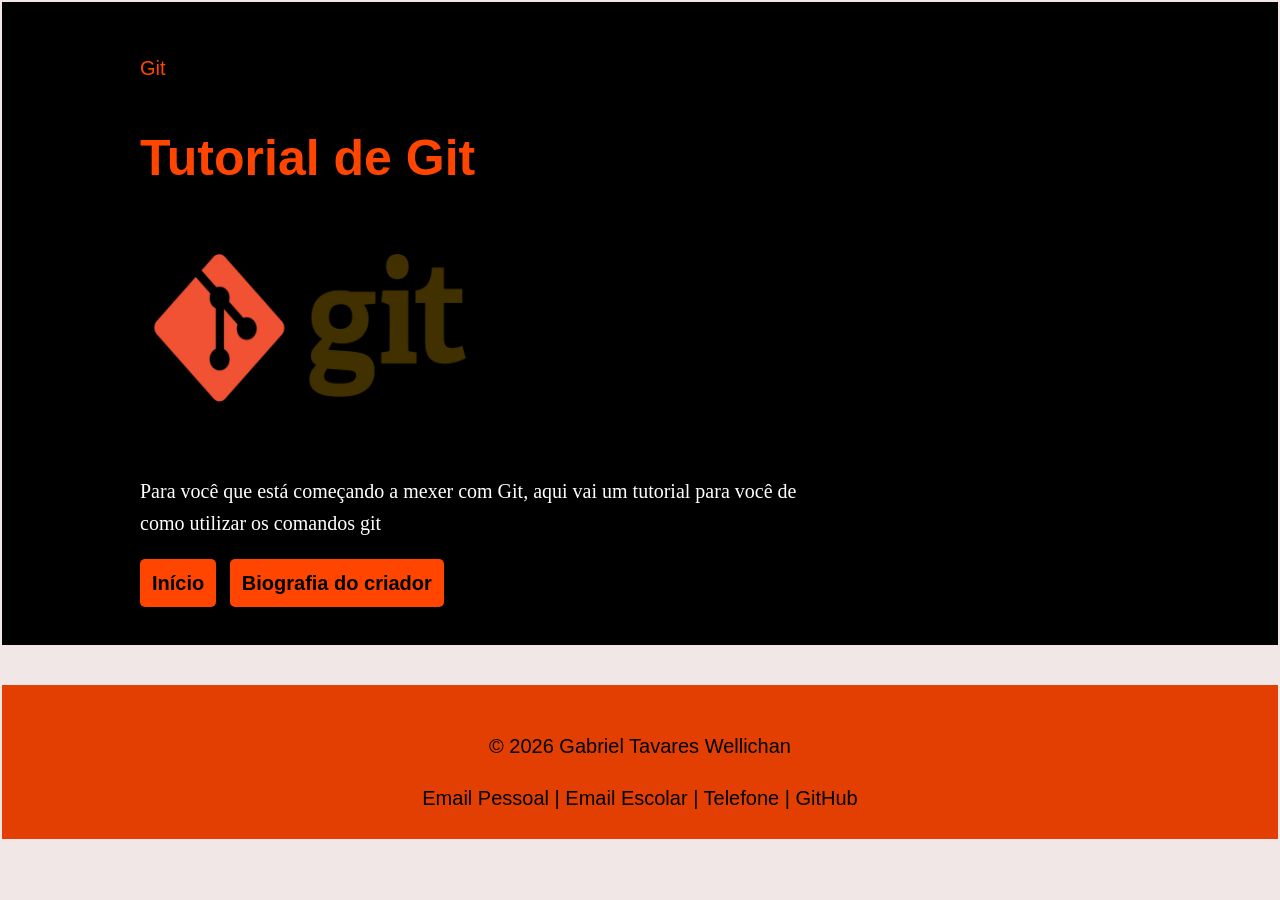
==== pages/biografia.html @ 6aa946fe "Terminação da estilização da página index.html por meio da estilização style-index.css e Criação ini" ====
<!DOCTYPE html>
<html lang="pt-br">
<head>
    <meta charset="UTF-8">
    <meta name="viewport" content="width=device-width, initial-scale=1.0">
    <title>Tutorial de Git | Biografia do criador</title>
    <link rel="stylesheet" href="../style/style.css">
    <link rel="stylesheet" href="../style/style-biografia.css">
</head>
<body>

    <header class="cabecalho">
        <div class="container">
            <p class="etiqueta">Git</p>

            <h1>Tutorial de Git</h1>
            <div class="container-imagens">
                <img src="../img/git.jpg" alt="Foto de Git" width="340" height="240">
            </div>

            <p class="subtitulo">
                Para você que está começando a mexer com Git, aqui vai um tutorial para você de como utilizar os comandos git
            </p>

            <nav class="menu-principal">
                <ul class="menu-lista">
                    <li><strong><a class="menu-link" href="../index.html">Início</a></strong></li>
                    <li><strong><a class="menu-link" href="./biografia.html">Biografia do criador</a></strong></li>
                </ul>
            </nav>
        </div>
    </header>



    <footer class="rodape">
        <div class="container">
            <p>&copy; 2026 Gabriel Tavares Wellichan</p>

            <address>
                <a href="mailto: biel.wellichan@gmail.com">Email Pessoal</a>
                <span> | </span>
                <a href="mailto: gabriel.wellichan@portalsesisp.org.br">Email Escolar</a>
                <span> | </span>
                <a href="tel:+5515998261009">Telefone</a>
                <span> | </span>
                <a href="https://github.com/bielwellichan-debug" target="_blank">GitHub</a>
            </address>
        </div>
    </footer>
    
</body>
</html>
---- style/style.css ----
*{
    box-sizing: border-box;
}

body{
    margin: 2px;
    
    background-color: rgb(241, 231, 231);
    color: rgb(0, 0, 0);

    font-family: Arial, Helvetica, sans-serif;
    font-size: 20px;
    line-height: 1.6;
}

h1, h2, h3{
    color: orangered;
}

h1{
    font-size: 50px;
    margin-bottom: 8px;
}

h2{
    font-size: 30px;
}

h3{
    font-size: 27px;
}

a{
    color: black;
}

strong{
    color: black;
}

.container{
    width: 90%;
    max-width: 1000px;
    margin: 0 auto;
}

.cabecalho{
    background-color: black;
    color: orangered;

    padding: 30px;
}

.subtitulo{
    color: white;
    max-width: 700px;
    font-family: 'Times New Roman', Times, serif;
}

.menu-lista{
    margin: 20px 0 0;
    padding: 0;

    list-style: none;
}

.menu-lista li{
    display: inline-block;

    margin-right: 8px;
    margin-bottom: 8px;
}

.menu-link{
    display: inline-block;

    padding: 8px 12px;

    background-color: orangered;
    border-radius: 5px;

    text-decoration: none;
}

.secao-dicas{
    padding: 72px;
}

.grade-cards{
    display: grid;
    gap: 24px;
}

.card{
    padding: 24px;
    background-color: rgba(230, 225, 225, 0.5);
    border: 1px solid black;
    border-radius: 10px;
    box-shadow: 0 10px 30px rgba(20, 45, 70, 0.08);
}

.rodape{
    margin-top: 40px;
    padding: 25px;
    background-color: rgb(228, 63, 3);
    text-align: center;
}

.rodape a{
    text-decoration: none;
}

.rodape address{
    font-style: normal;
}
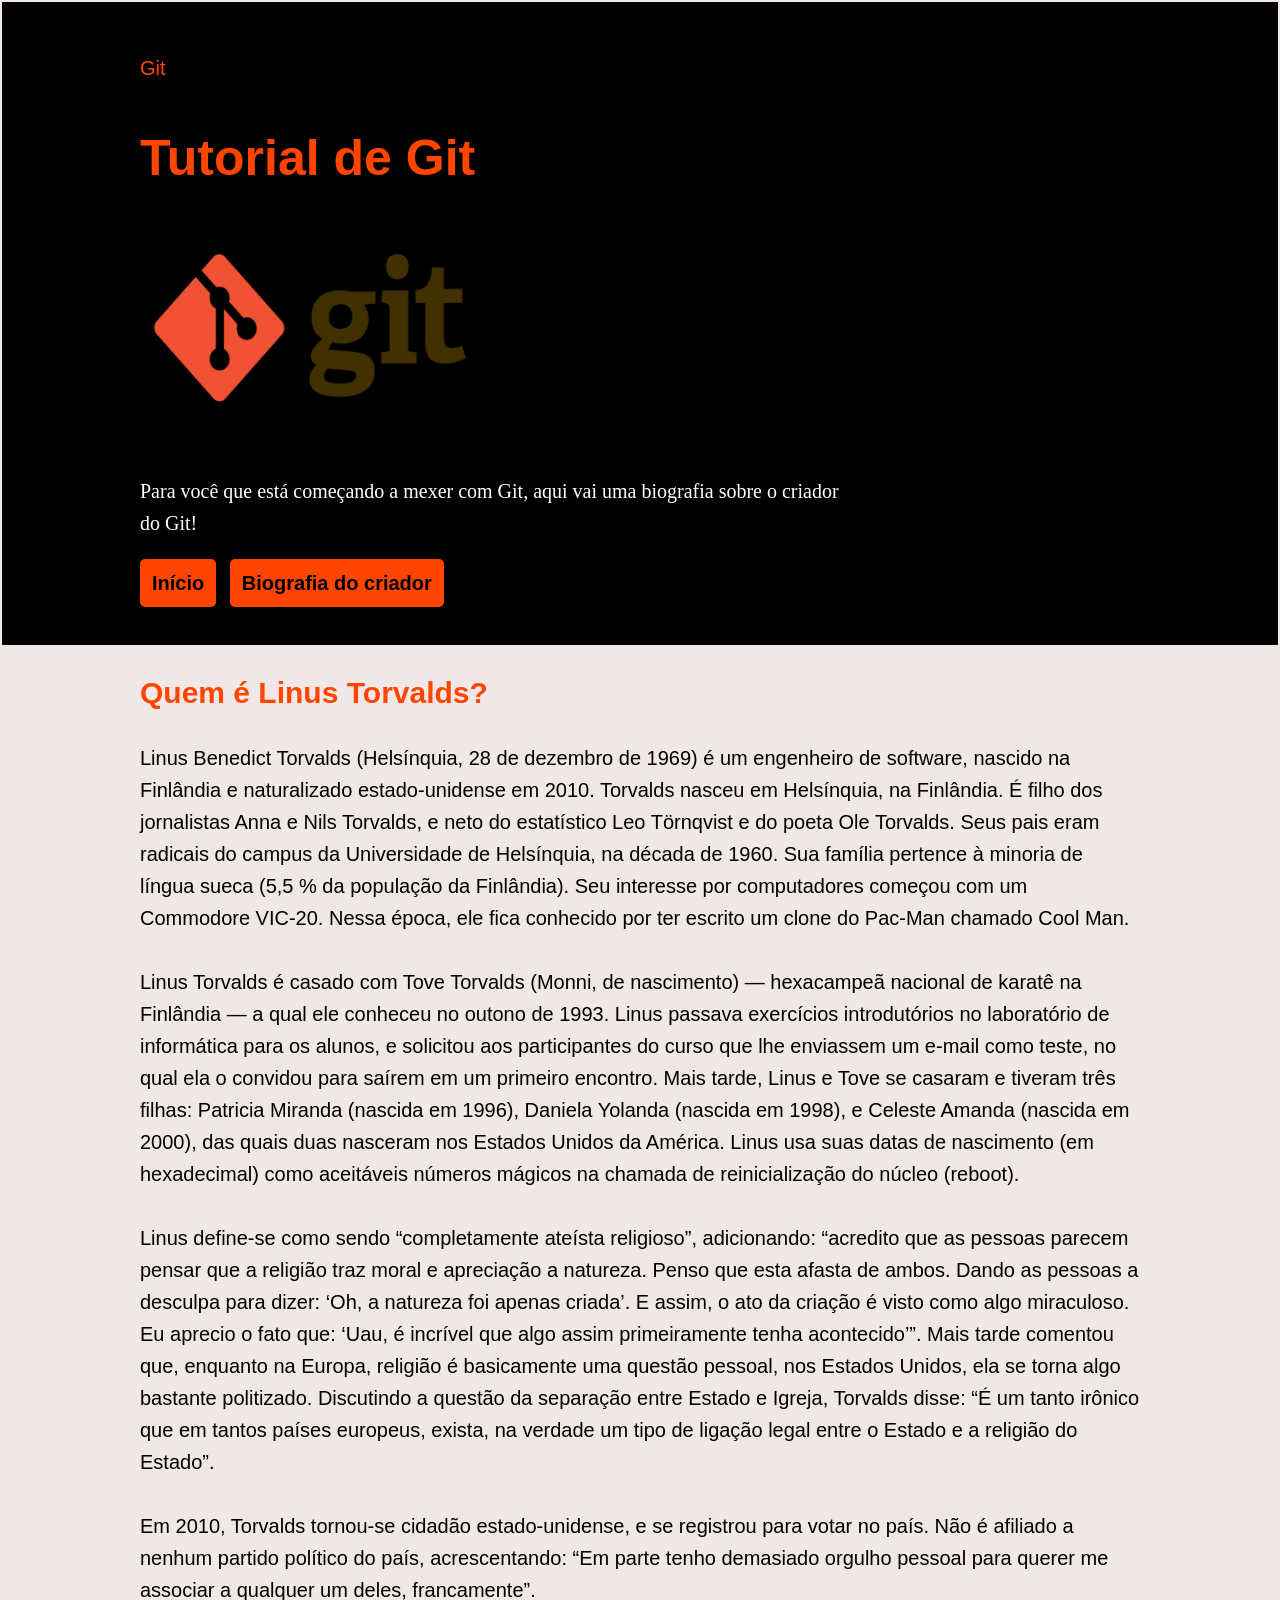
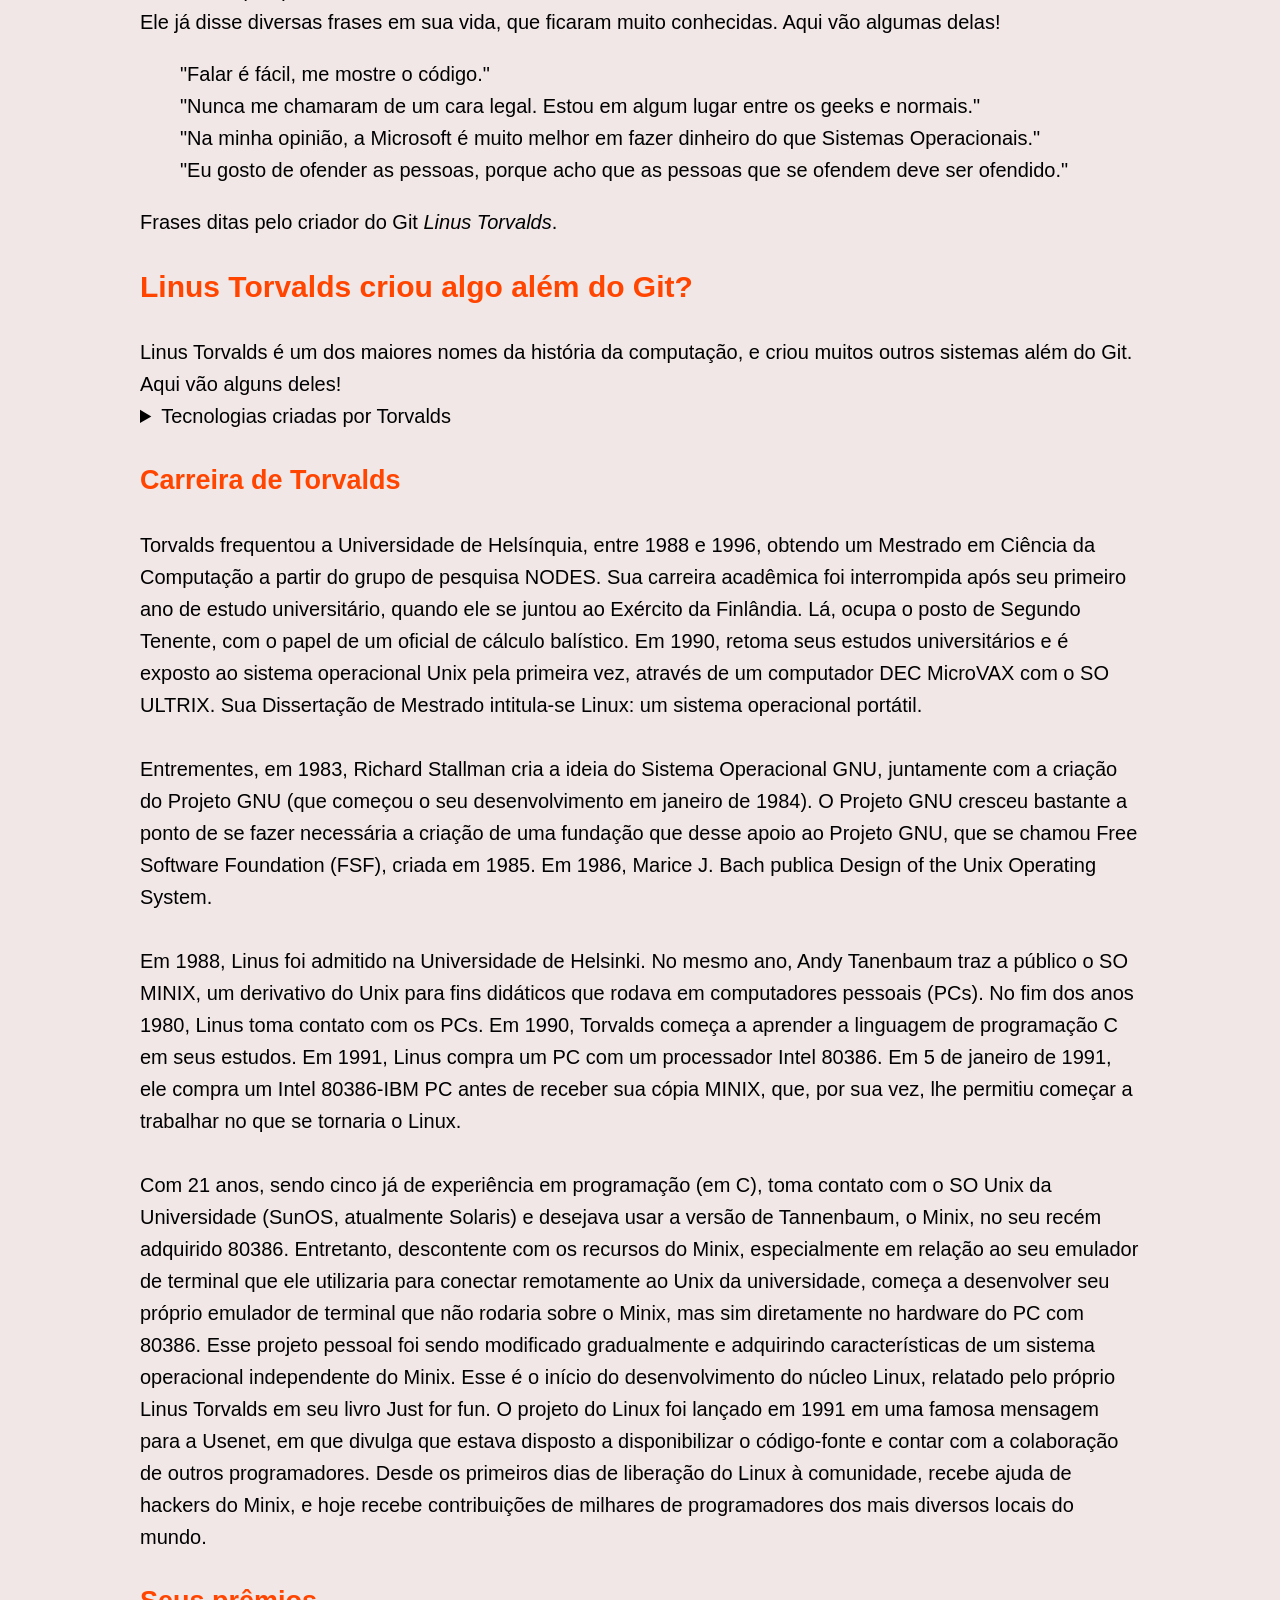
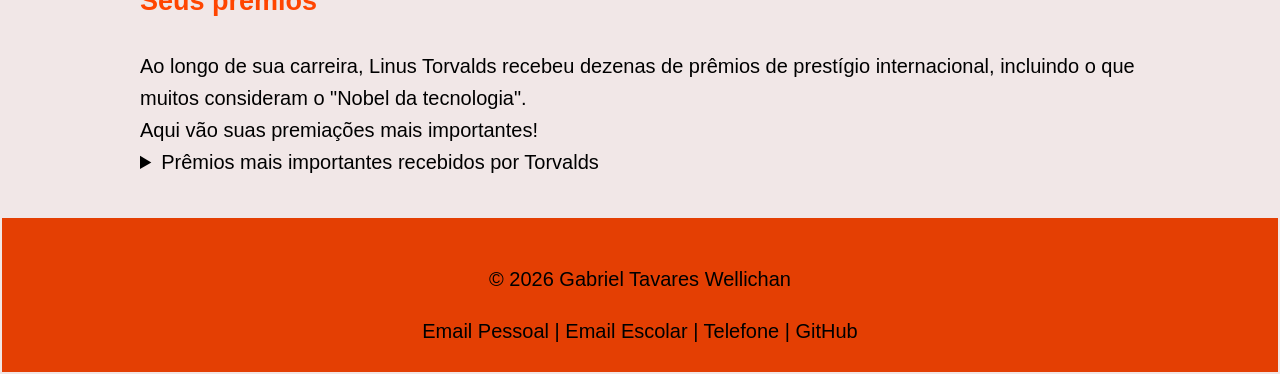
==== commit 469c934b: "Terminação da página biografia.html utilizando apenas HTML" ====
--- a/pages/biografia.html
+++ b/pages/biografia.html
@@ -19,7 +19,7 @@
             </div>
 
             <p class="subtitulo">
-                Para você que está começando a mexer com Git, aqui vai um tutorial para você de como utilizar os comandos git
+                Para você que está começando a mexer com Git, aqui vai uma biografia sobre o criador do Git!
             </p>
 
             <nav class="menu-principal">
@@ -30,6 +30,96 @@
             </nav>
         </div>
     </header>
+
+    <main class="container">
+        <section class="secao-biografia">
+            <h2>Quem é Linus Torvalds?</h2>
+            <p>
+                Linus Benedict Torvalds (Helsínquia, 28 de dezembro de 1969) é um engenheiro de software, nascido na Finlândia e naturalizado estado-unidense em 2010.
+                Torvalds nasceu em Helsínquia, na Finlândia. É filho dos jornalistas Anna e Nils Torvalds, e neto do estatístico Leo Törnqvist e do poeta Ole Torvalds. Seus pais eram radicais do campus da Universidade de Helsínquia, na década de 1960. Sua família pertence à minoria de língua sueca (5,5 % da população da Finlândia). Seu interesse por computadores começou com um Commodore VIC-20. Nessa época, ele fica conhecido por ter escrito um clone do Pac-Man chamado Cool Man.
+                <br>
+                <br>
+                Linus Torvalds é casado com Tove Torvalds (Monni, de nascimento) — hexacampeã nacional de karatê na Finlândia — a qual ele conheceu no outono de 1993. Linus passava exercícios introdutórios no laboratório de informática para os alunos, e solicitou aos participantes do curso que lhe enviassem um e-mail como teste, no qual ela o convidou para saírem em um primeiro encontro. Mais tarde, Linus e Tove se casaram e tiveram três filhas: Patricia Miranda (nascida em 1996), Daniela Yolanda (nascida em 1998), e Celeste Amanda (nascida em 2000), das quais duas nasceram nos Estados Unidos da América. Linus usa suas datas de nascimento (em hexadecimal) como aceitáveis números mágicos na chamada de reinicialização do núcleo (reboot).
+                <br>
+                <br>
+                Linus define-se como sendo “completamente ateísta religioso”, adicionando: “acredito que as pessoas parecem pensar que a religião traz moral e apreciação a natureza. Penso que esta afasta de ambos. Dando as pessoas a desculpa para dizer: ‘Oh, a natureza foi apenas criada’. E assim, o ato da criação é visto como algo miraculoso. Eu aprecio o fato que: ‘Uau, é incrível que algo assim primeiramente tenha acontecido’”. Mais tarde comentou que, enquanto na Europa, religião é basicamente uma questão pessoal, nos Estados Unidos, ela se torna algo bastante politizado. Discutindo a questão da separação entre Estado e Igreja, Torvalds disse: “É um tanto irônico que em tantos países europeus, exista, na verdade um tipo de ligação legal entre o Estado e a religião do Estado”.
+                <br>
+                <br>
+                Em 2010, Torvalds tornou-se cidadão estado-unidense, e se registrou para votar no país. Não é afiliado a nenhum partido político do país, acrescentando: “Em parte tenho demasiado orgulho pessoal para querer me associar a qualquer um deles, francamente”.
+                <br>
+                Ele já disse diversas frases em sua vida, que ficaram muito conhecidas. Aqui vão algumas delas!
+            </p>
+
+            <blockquote class="citacao">
+                "Falar é fácil, me mostre o código."
+                <br>
+                "Nunca me chamaram de um cara legal. Estou em algum lugar entre os geeks e normais."
+                <br>
+                "Na minha opinião, a Microsoft é muito melhor em fazer dinheiro do que Sistemas Operacionais."
+                <br>
+                "⁠Eu gosto de ofender as pessoas, porque acho que as pessoas que se ofendem deve ser ofendido."
+            </blockquote>
+            <p>
+                Frases ditas pelo criador do Git <cite>Linus Torvalds</cite>.
+            </p>
+        </section>
+
+        <section class="secao-biografia">
+            <h2>Linus Torvalds criou algo além do Git?</h2>
+            <article class="biografia-card">
+                Linus Torvalds é um dos maiores nomes da história da computação, e criou muitos outros sistemas além do Git. Aqui vão alguns deles!
+                <details>
+                    <summary>Tecnologias criadas por Torvalds</summary>
+                    <ul>
+                        <li>Núcleo Linux (Linux Kernel): Criado em 1991 como um projeto pessoal de estudo e hobby enquanto ele era estudante na Universidade de Helsinque. Hoje, é a base de sistemas operacionais como Linux, Android, Chrome OS e de grande parte da infraestrutura de servidores e nuvem do mundo.</li>
+                        <li>Git: Sistema de controle de versão distribuído criado em 2005 em apenas 10 dias, desenvolvido por ele porque não estava satisfeito com as ferramentas de controle de código disponíveis na época. É o padrão da indústria para rastrear alterações em códigos de software.</li>
+                        <li>Subsurface: Aplicativo de código aberto voltado para planejamento, registro e análise de mergulhos, criado por Torvalds devido à sua paixão pessoal por esse esporte.</li>
+                    </ul>
+                </details>
+            </article>
+        </section>
+
+        <section class="secao-biografia">
+            <h3>Carreira de Torvalds</h3>
+            <article class="biografia-card">
+                Torvalds frequentou a Universidade de Helsínquia, entre 1988 e 1996, obtendo um Mestrado em Ciência da Computação a partir do grupo de pesquisa NODES. Sua carreira acadêmica foi interrompida após seu primeiro ano de estudo universitário, quando ele se juntou ao Exército da Finlândia. Lá, ocupa o posto de Segundo Tenente, com o papel de um oficial de cálculo balístico. Em 1990, retoma seus estudos universitários e é exposto ao sistema operacional Unix pela primeira vez, através de um computador DEC MicroVAX com o SO ULTRIX. Sua Dissertação de Mestrado intitula-se Linux: um sistema operacional portátil.
+                <br>
+                <br>
+                Entrementes, em 1983, Richard Stallman cria a ideia do Sistema Operacional GNU, juntamente com a criação do Projeto GNU (que começou o seu desenvolvimento em janeiro de 1984). O Projeto GNU cresceu bastante a ponto de se fazer necessária a criação de uma fundação que desse apoio ao Projeto GNU, que se chamou Free Software Foundation (FSF), criada em 1985. Em 1986, Marice J. Bach publica Design of the Unix Operating System.
+                <br>
+                <br>
+                Em 1988, Linus foi admitido na Universidade de Helsinki. No mesmo ano, Andy Tanenbaum traz a público o SO MINIX, um derivativo do Unix para fins didáticos que rodava em computadores pessoais (PCs). No fim dos anos 1980, Linus toma contato com os PCs. Em 1990, Torvalds começa a aprender a linguagem de programação C em seus estudos. Em 1991, Linus compra um PC com um processador Intel 80386. Em 5 de janeiro de 1991, ele compra um Intel 80386-IBM PC antes de receber sua cópia MINIX, que, por sua vez, lhe permitiu começar a trabalhar no que se tornaria o Linux.
+                <br>
+                <br>
+                Com 21 anos, sendo cinco já de experiência em programação (em C), toma contato com o SO Unix da Universidade (SunOS, atualmente Solaris) e desejava usar a versão de Tannenbaum, o Minix, no seu recém adquirido 80386. Entretanto, descontente com os recursos do Minix, especialmente em relação ao seu emulador de terminal que ele utilizaria para conectar remotamente ao Unix da universidade, começa a desenvolver seu próprio emulador de terminal que não rodaria sobre o Minix, mas sim diretamente no hardware do PC com 80386. Esse projeto pessoal foi sendo modificado gradualmente e adquirindo características de um sistema operacional independente do Minix. Esse é o início do desenvolvimento do núcleo Linux, relatado pelo próprio Linus Torvalds em seu livro Just for fun. O projeto do Linux foi lançado em 1991 em uma famosa mensagem para a Usenet, em que divulga que estava disposto a disponibilizar o código-fonte e contar com a colaboração de outros programadores. Desde os primeiros dias de liberação do Linux à comunidade, recebe ajuda de hackers do Minix, e hoje recebe contribuições de milhares de programadores dos mais diversos locais do mundo.
+            </article>
+        </section>
+
+        <section class="secao-biografia">
+            <h3>Seus prêmios</h3>
+            <article class="biografia-card">
+                Ao longo de sua carreira, Linus Torvalds recebeu dezenas de prêmios de prestígio internacional, incluindo o que muitos consideram o "Nobel da tecnologia".
+                <br>
+                Aqui vão suas premiações mais importantes!
+
+                <details>
+                    <summary>Prêmios mais importantes recebidos por Torvalds</summary>
+                    <ul>
+                        <li>Prêmio de Tecnologia do Milênio (2012): Concedido pela Fundação Academia de Tecnologia da Finlândia em reconhecimento à criação do núcleo Linux e seu impacto na abertura da web.</li>
+                        <li>Japan Prize (2019): Um dos prêmios científicos mais prestigiados do mundo, honrando sua contribuição para o avanço da ciência, tecnologia e o modelo de código aberto.</li>
+                        <li>IEEE Computer Pioneer Award (2014): Entregue pela IEEE Computer Society aos pioneiros que moldaram o desenvolvimento da computação.</li>
+                        <li>Indução ao Internet Hall of Fame (2012): Incluído pela Internet Society na categoria "Inovadores" pelo impacto revolucionário de suas criações no crescimento da rede mundial.</li>
+                        <li>Intel Innovation Lifetime Achievement Award (2022): O primeiro prêmio dessa categoria entregue pela Intel, celebrando o impacto de sua carreira na computação de alto desempenho.</li>
+                        <li>Prêmio C&C da NEC (2010): Concedido no Japão por suas conquistas extraordinárias na integração de computadores, comunicações e impacto social.</li>
+                        <li>Prêmio de Inovação da EFF (2001): Entregue pela Electronic Frontier Foundation pela defesa da liberdade digital.</li>
+                        <li>FSF Award for the Advancement of Free Software (1998): Entregue pela Free Software Foundation nos primórdios do ecossistema.</li>
+                    </ul>
+                </details>
+            </article>
+        </section>
+
+
+    </main>
 
 
 
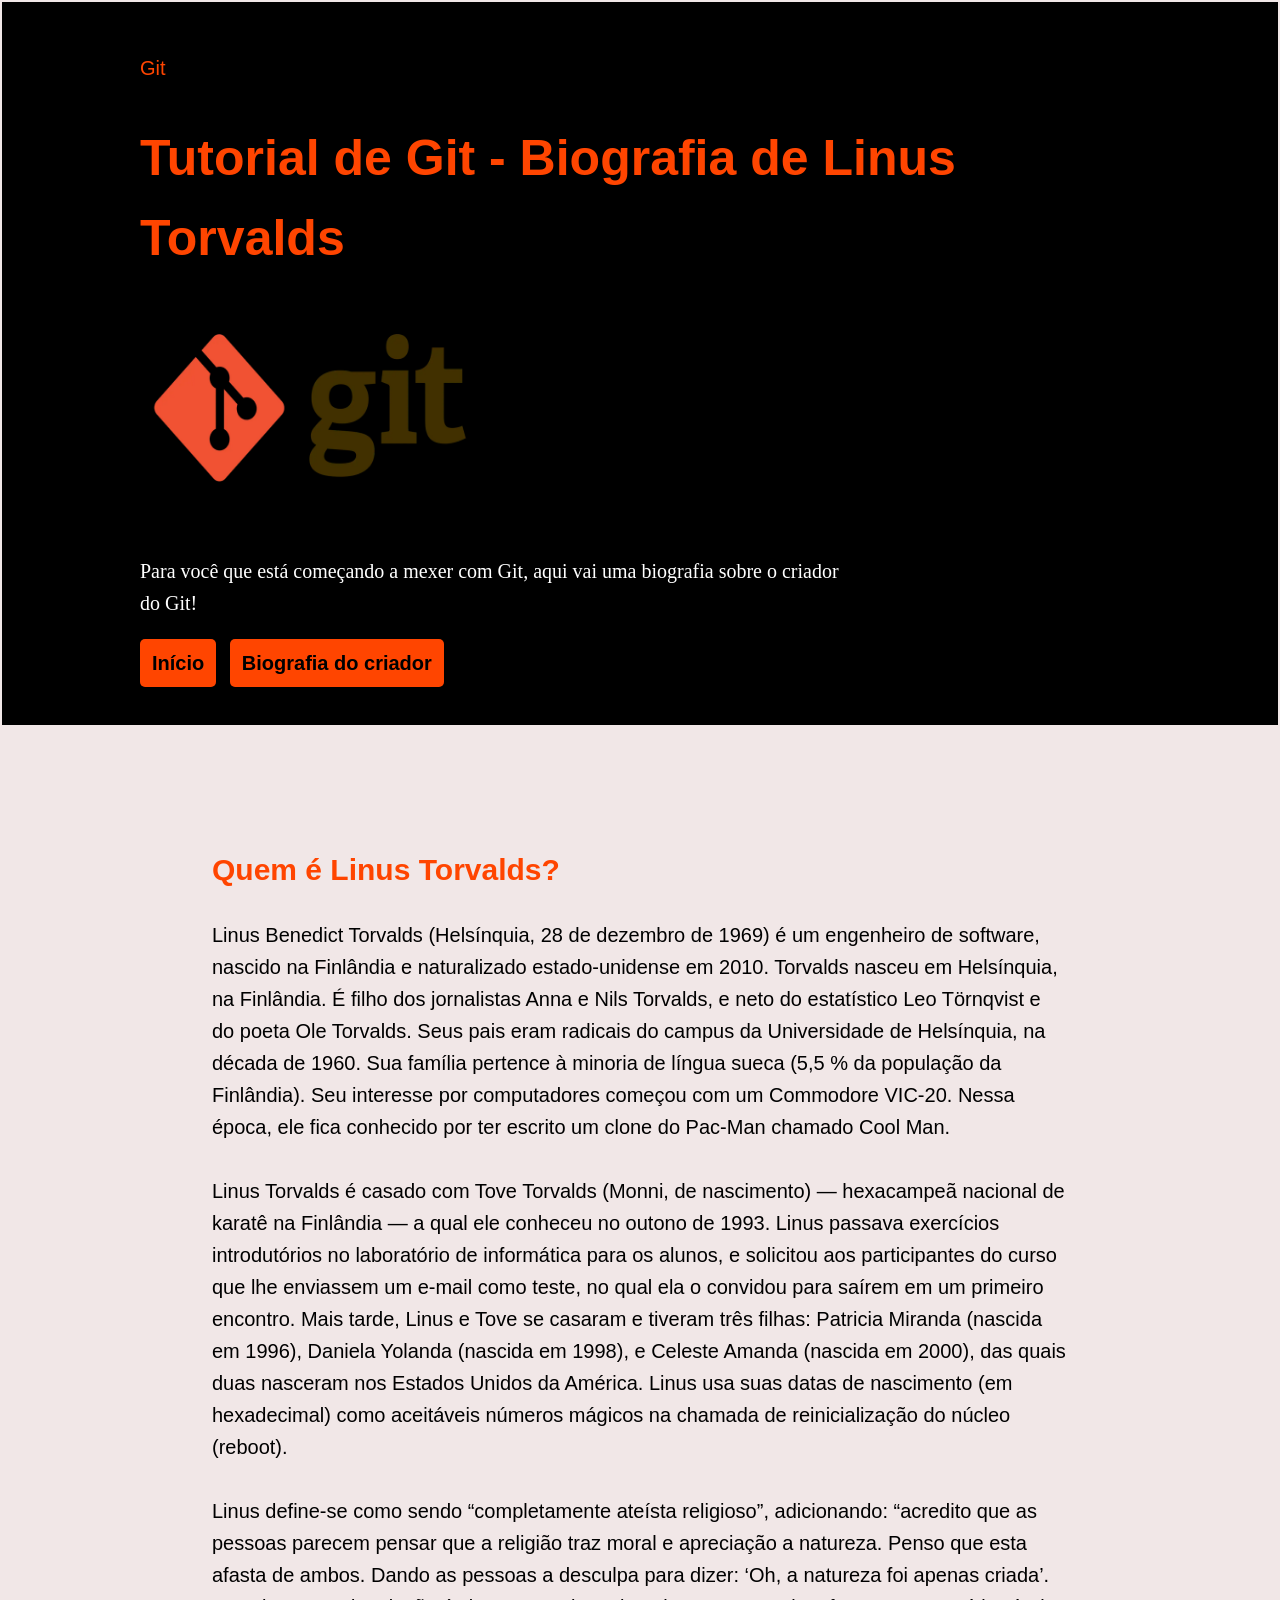
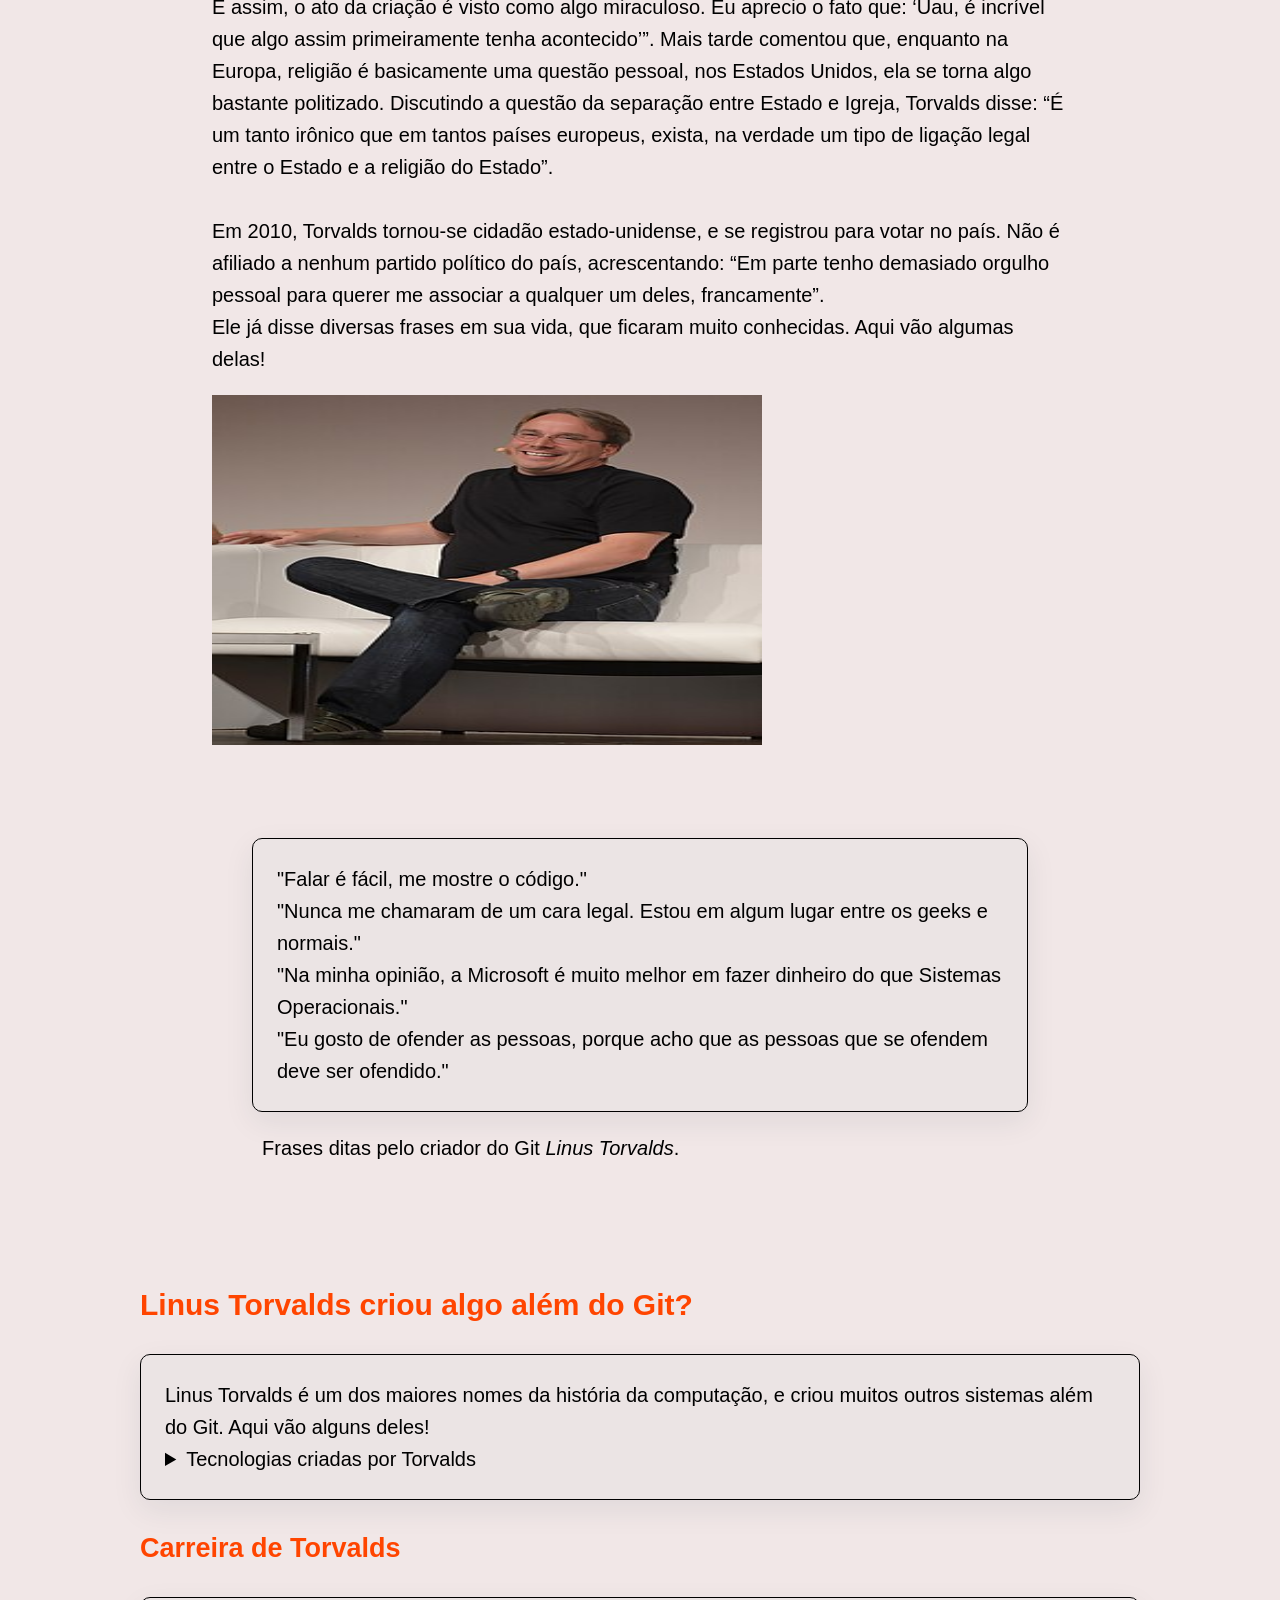
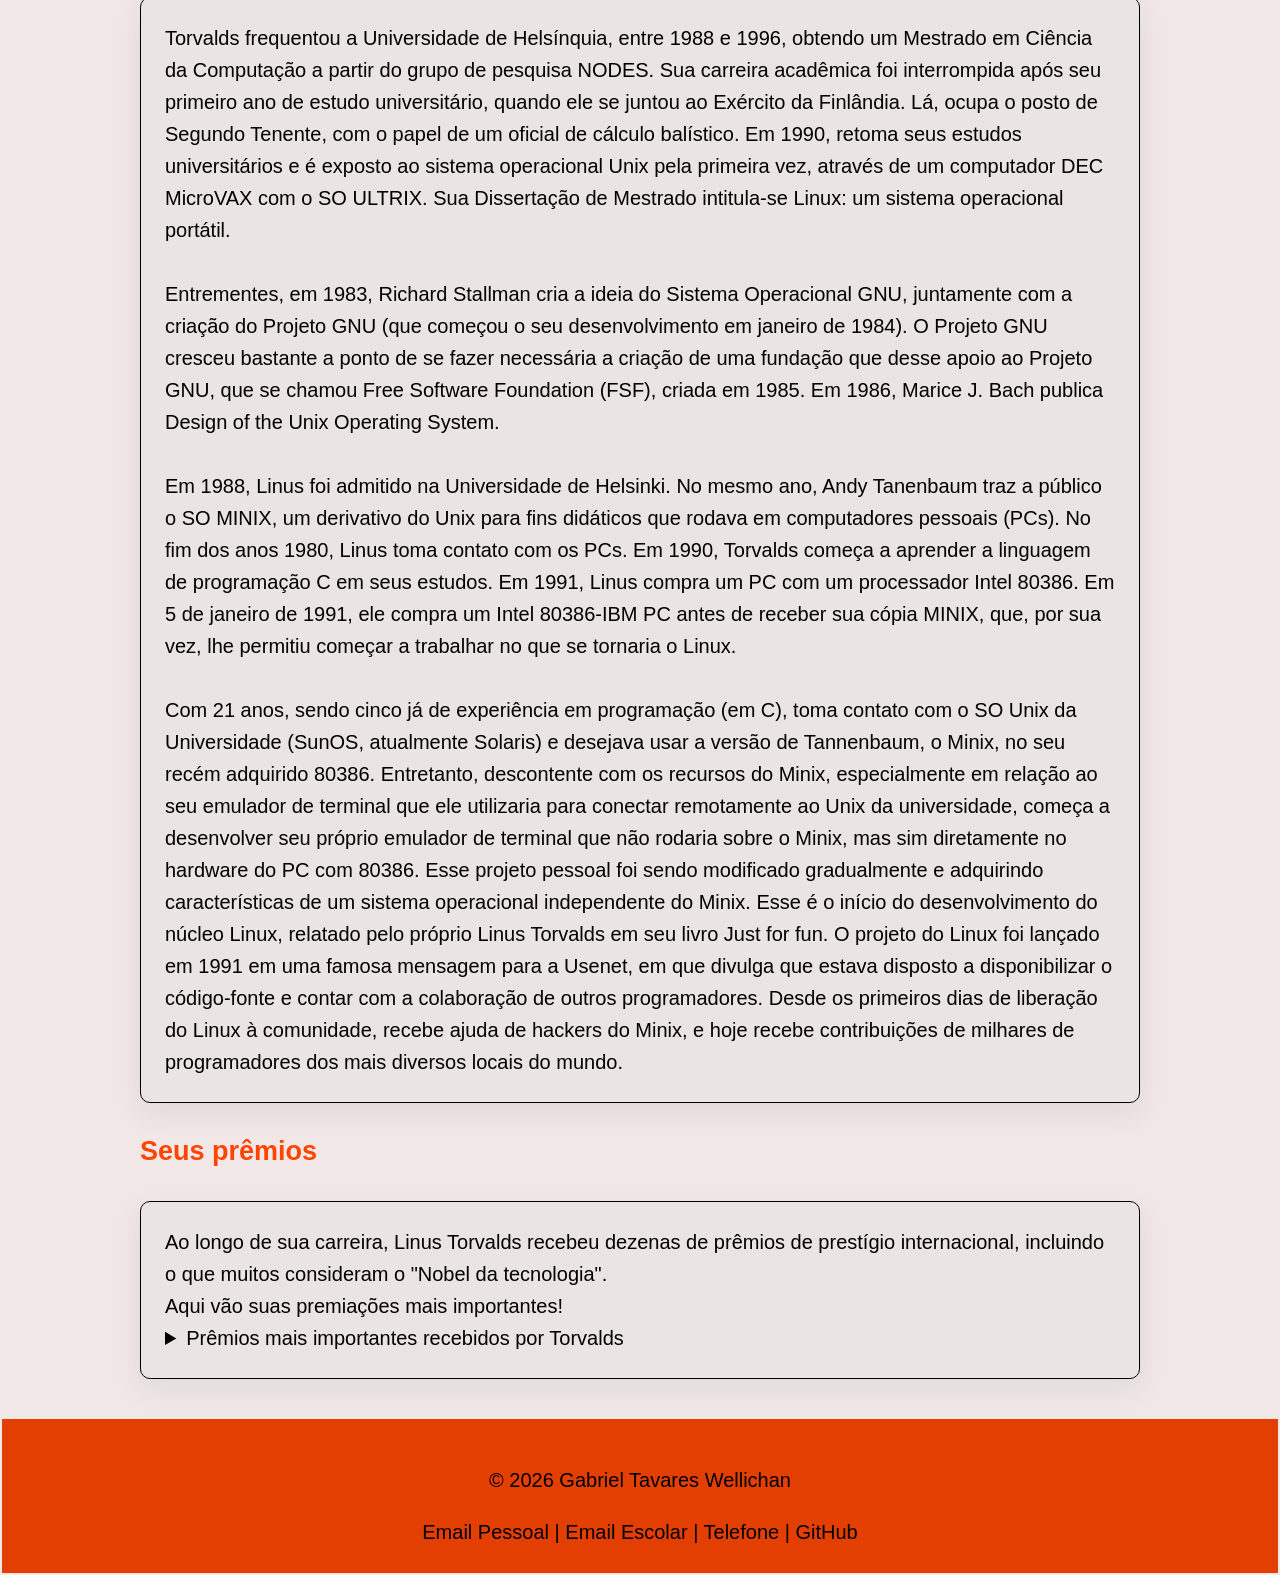
==== commit e55937be: "Adição da imagem de Linus Torvalds e estilização na página biografia.html" ====
--- a/pages/biografia.html
+++ b/pages/biografia.html
@@ -13,7 +13,7 @@
         <div class="container">
             <p class="etiqueta">Git</p>
 
-            <h1>Tutorial de Git</h1>
+            <h1>Tutorial de Git - Biografia de Linus Torvalds</h1>
             <div class="container-imagens">
                 <img src="../img/git.jpg" alt="Foto de Git" width="340" height="240">
             </div>
@@ -50,6 +50,12 @@
                 Ele já disse diversas frases em sua vida, que ficaram muito conhecidas. Aqui vão algumas delas!
             </p>
 
+            <img src="../img/torvalds.jpg" alt="Foto de Linus Torvalds" width="550" height="350">
+
+            <br>
+            <br>
+            <br>
+
             <blockquote class="citacao">
                 "Falar é fácil, me mostre o código."
                 <br>
@@ -59,12 +65,13 @@
                 <br>
                 "⁠Eu gosto de ofender as pessoas, porque acho que as pessoas que se ofendem deve ser ofendido."
             </blockquote>
-            <p>
+
+            <p id="citacao-paragrafo">
                 Frases ditas pelo criador do Git <cite>Linus Torvalds</cite>.
             </p>
         </section>
 
-        <section class="secao-biografia">
+        <section class="secao-criacoes">
             <h2>Linus Torvalds criou algo além do Git?</h2>
             <article class="biografia-card">
                 Linus Torvalds é um dos maiores nomes da história da computação, e criou muitos outros sistemas além do Git. Aqui vão alguns deles!
@@ -79,7 +86,7 @@
             </article>
         </section>
 
-        <section class="secao-biografia">
+        <section class="secao-carreira">
             <h3>Carreira de Torvalds</h3>
             <article class="biografia-card">
                 Torvalds frequentou a Universidade de Helsínquia, entre 1988 e 1996, obtendo um Mestrado em Ciência da Computação a partir do grupo de pesquisa NODES. Sua carreira acadêmica foi interrompida após seu primeiro ano de estudo universitário, quando ele se juntou ao Exército da Finlândia. Lá, ocupa o posto de Segundo Tenente, com o papel de um oficial de cálculo balístico. Em 1990, retoma seus estudos universitários e é exposto ao sistema operacional Unix pela primeira vez, através de um computador DEC MicroVAX com o SO ULTRIX. Sua Dissertação de Mestrado intitula-se Linux: um sistema operacional portátil.
@@ -95,7 +102,7 @@
             </article>
         </section>
 
-        <section class="secao-biografia">
+        <section class="secao-premios">
             <h3>Seus prêmios</h3>
             <article class="biografia-card">
                 Ao longo de sua carreira, Linus Torvalds recebeu dezenas de prêmios de prestígio internacional, incluindo o que muitos consideram o "Nobel da tecnologia".
--- a/style/style-biografia.css
+++ b/style/style-biografia.css
@@ -0,0 +1,30 @@
+.secao-biografia{
+    padding: 72px;
+    margin: 25px 0;
+}
+
+.citacao{
+    display: grid;
+
+    padding: 24px;
+    background-color: rgba(230, 225, 225, 0.5);
+    border: 1px solid black;
+    border-radius: 10px;
+    box-shadow: 0 10px 30px rgba(20, 45, 70, 0.08);
+}
+
+#citacao-paragrafo{
+    margin-left: 50px;
+}
+
+.biografia-card{
+    padding: 24px;
+    background-color: rgba(230, 225, 225, 0.5);
+    border: 1px solid black;
+    border-radius: 10px;
+    box-shadow: 0 10px 30px rgba(20, 45, 70, 0.08);
+}
+
+.secao-premios{
+    margin-top: 10px auto;
+}
